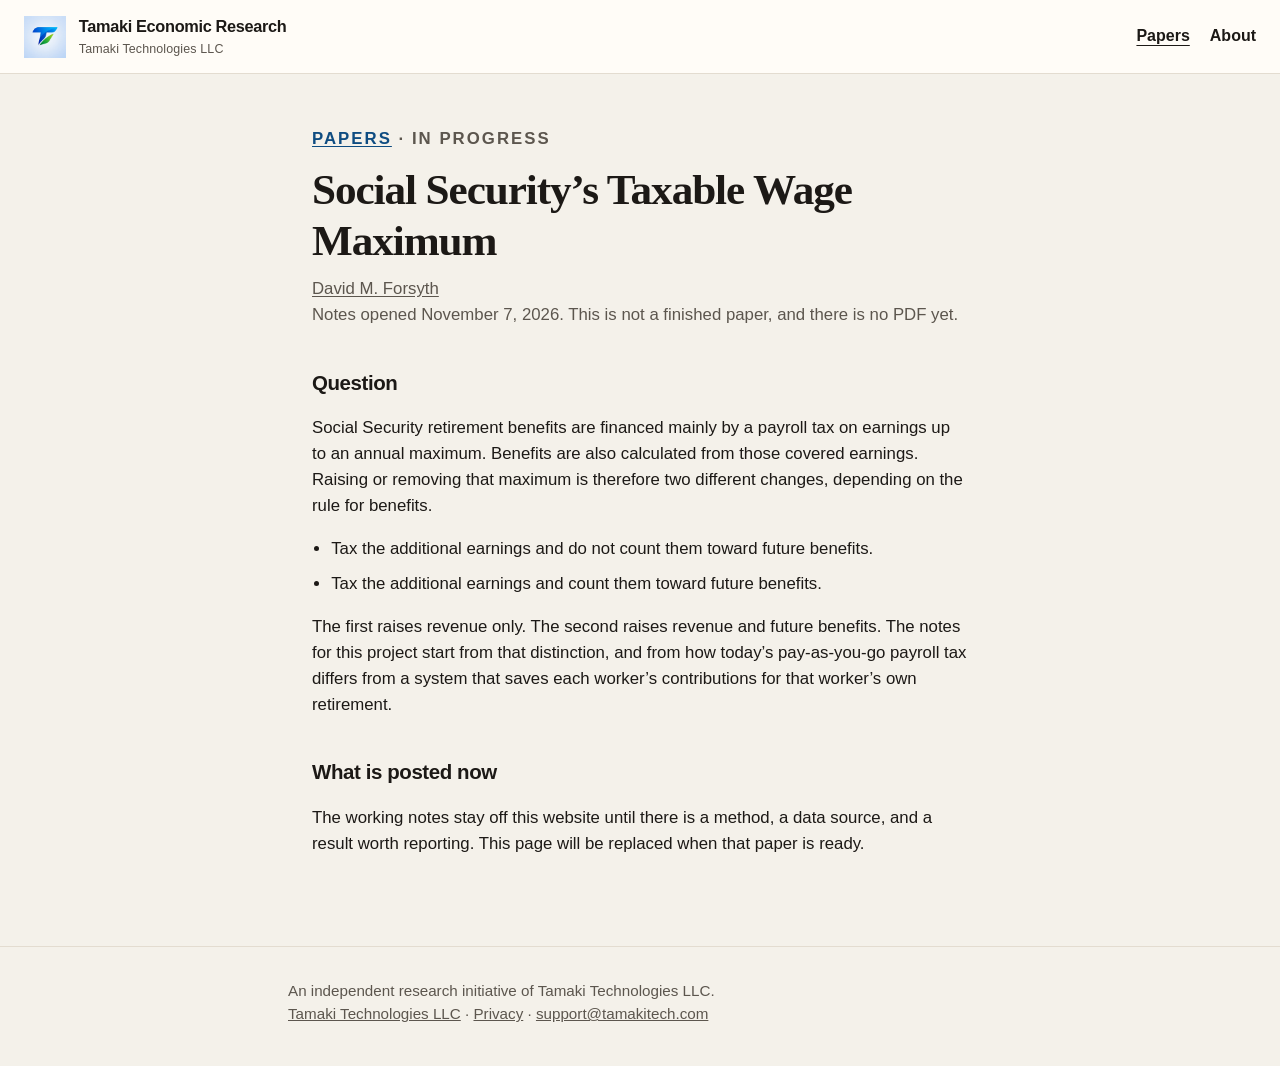
==== papers/social-security/index.html @ e0ca6811 "Add an in-progress page for the Social Security wage-base question. Co-authored-by: Cursor <cursorag" ====
<!doctype html>
<html lang="en">
  <head>
    <meta charset="utf-8" />
    <meta name="viewport" content="width=device-width, initial-scale=1" />
    <title>Social Security’s Taxable Wage Maximum — Tamaki Economic Research</title>
    <meta name="description" content="In-progress research by David M. Forsyth on raising or removing the Social Security taxable wage maximum, and whether newly taxed earnings also raise future benefits." />
    <link rel="canonical" href="https://research.tamakitech.com/papers/social-security/" />
    <link rel="icon" href="/logo/tamaki-t.png" type="image/png" />
    <link rel="stylesheet" href="/styles.css" />
  </head>
  <body>
    <a class="skip" href="#content">Skip to content</a>
    <header class="site-header">
      <a class="brand" href="/">
        <img src="/logo/tamaki-t.png" alt="" />
        <span>
          <strong>Tamaki Economic Research</strong>
          <small>Tamaki Technologies LLC</small>
        </span>
      </a>
      <nav class="site-nav" aria-label="Primary">
        <a href="/" aria-current="page">Papers</a>
        <a href="/about/">About</a>
      </nav>
    </header>
    <main class="wrap paper" id="content">
      <p class="kicker"><a href="/">Papers</a> · In progress</p>
      <h1>Social Security’s Taxable Wage Maximum</h1>
      <p class="byline"><a href="/about/">David M. Forsyth</a><br />Notes opened November 7, 2026. This is not a finished paper, and there is no PDF yet.</p>

      <h2>Question</h2>
      <p>Social Security retirement benefits are financed mainly by a payroll tax on earnings up to an annual maximum. Benefits are also calculated from those covered earnings. Raising or removing that maximum is therefore two different changes, depending on the rule for benefits.</p>
      <ul>
        <li>Tax the additional earnings and do not count them toward future benefits.</li>
        <li>Tax the additional earnings and count them toward future benefits.</li>
      </ul>
      <p>The first raises revenue only. The second raises revenue and future benefits. The notes for this project start from that distinction, and from how today’s pay-as-you-go payroll tax differs from a system that saves each worker’s contributions for that worker’s own retirement.</p>

      <h2>What is posted now</h2>
      <p>The working notes stay off this website until there is a method, a data source, and a result worth reporting. This page will be replaced when that paper is ready.</p>
    </main>
    <footer class="site-footer">
      <div class="wrap">
        <p>An independent research initiative of Tamaki Technologies LLC.</p>
        <p class="footer-links"><a href="https://tamakitech.com/">Tamaki Technologies LLC</a> · <a href="/privacy/">Privacy</a> · <a href="mailto:support@tamakitech.com">support@tamakitech.com</a></p>
      </div>
    </footer>
  </body>
</html>
---- styles.css ----
:root {
  --bg: #f4f1ea;
  --paper: #fffcf8;
  --ink: #1c1916;
  --muted: #5c564e;
  --line: #e3dcd0;
  --link: #0e4c81;
  --header: 4.5rem;
  color-scheme: light;
}

* { box-sizing: border-box; }

html { scroll-behavior: smooth; }

body {
  margin: 0;
  background: var(--bg);
  color: var(--ink);
  font-family: "Segoe UI", Helvetica, Arial, sans-serif;
  line-height: 1.55;
}

a { color: var(--link); }

img { display: block; max-width: 100%; }

.skip {
  position: absolute;
  left: 1rem;
  top: -4rem;
  background: #fff;
  color: #000;
  padding: 0.5rem 0.8rem;
  z-index: 20;
}

.skip:focus { top: 1rem; }

.site-header {
  position: sticky;
  top: 0;
  z-index: 10;
  display: flex;
  align-items: center;
  justify-content: space-between;
  gap: 1rem 2rem;
  min-height: var(--header);
  padding: 0.85rem 1.5rem;
  background: rgba(255, 252, 248, 0.94);
  border-bottom: 1px solid var(--line);
  backdrop-filter: blur(8px);
}

.brand {
  display: flex;
  align-items: center;
  gap: 0.8rem;
  color: inherit;
  text-decoration: none;
}

.brand img {
  width: 42px;
  height: 42px;
}

.brand strong {
  display: block;
  font-size: 1.02rem;
  letter-spacing: -0.02em;
  font-weight: 700;
}

.brand small {
  display: block;
  margin-top: 0.1rem;
  color: var(--muted);
  font-size: 0.78rem;
  letter-spacing: 0.01em;
}

.site-nav {
  display: flex;
  gap: 1.25rem;
}

.site-nav a {
  color: var(--ink);
  font-weight: 650;
  text-decoration: none;
}

.site-nav a:hover,
.site-nav a:focus-visible { color: var(--link); }

.site-nav a[aria-current="page"] {
  text-decoration: underline;
  text-underline-offset: 0.28rem;
}

.wrap {
  max-width: 44rem;
  margin: 0 auto;
  padding: 3.25rem 1.5rem 4.5rem;
}

.kicker {
  margin: 0 0 0.7rem;
  color: var(--muted);
  font-size: 0.78rem;
  font-weight: 700;
  letter-spacing: 0.12em;
  text-transform: uppercase;
}

h1 {
  margin: 0;
  font-family: Georgia, "Iowan Old Style", Palatino, "Palatino Linotype", serif;
  font-size: clamp(2.15rem, 5vw, 3.15rem);
  font-weight: 700;
  letter-spacing: -0.03em;
  line-height: 1.12;
}

.lede {
  margin: 1.1rem 0 0;
  max-width: 38rem;
  font-size: 1.12rem;
  color: var(--muted);
}

.papers {
  list-style: none;
  margin: 2.75rem 0 0;
  padding: 0;
}

.papers li {
  padding: 1.6rem 0;
  border-top: 1px solid var(--line);
}

.papers li:last-child { border-bottom: 1px solid var(--line); }

.paper-date {
  margin: 0 0 0.4rem;
  color: var(--muted);
  font-size: 0.92rem;
}

.papers h2,
.paper h1 {
  font-family: Georgia, "Iowan Old Style", Palatino, "Palatino Linotype", serif;
  font-weight: 700;
  letter-spacing: -0.025em;
  line-height: 1.2;
}

.papers h2 {
  margin: 0;
  font-size: clamp(1.45rem, 3vw, 1.85rem);
}

.papers h2 a {
  color: inherit;
  text-decoration: none;
}

.papers h2 a:hover,
.papers h2 a:focus-visible { color: var(--link); }

.paper-by,
.byline {
  margin: 0.55rem 0 0;
  color: var(--muted);
}

.paper-finding {
  margin: 0.7rem 0 0;
}

.read {
  display: inline-block;
  margin-top: 0.85rem;
  font-weight: 700;
}

.paper h1 {
  font-size: clamp(1.9rem, 4.4vw, 2.7rem);
}

.byline a { color: inherit; }

.actions { margin-top: 1.5rem; }

.download {
  display: inline-flex;
  align-items: center;
  min-height: 44px;
  padding: 0.55rem 1rem;
  border: 1px solid var(--ink);
  border-radius: 4px;
  color: var(--ink);
  font-weight: 700;
  text-decoration: none;
  background: var(--paper);
}

.download:hover,
.download:focus-visible { background: #fff; }

.paper h2 {
  margin: 2.4rem 0 0.45rem;
  font-size: 1.28rem;
  letter-spacing: -0.02em;
}

.paper p,
.paper li,
.page p,
.page li {
  font-size: 1.05rem;
}

.paper ul,
.page ul {
  margin: 0.4rem 0 0;
  padding-left: 1.2rem;
}

.paper li + li,
.page li + li { margin-top: 0.55rem; }

.paper a,
.page a { text-underline-offset: 0.15rem; }

.cite {
  margin: 2.4rem 0 0;
  padding-top: 1.25rem;
  border-top: 1px solid var(--line);
  color: var(--muted);
  font-size: 0.98rem;
}

.cite span {
  display: block;
  margin-top: 0.35rem;
  color: var(--ink);
}

.page h1 { margin-bottom: 1rem; }

.page h2 {
  margin: 2rem 0 0.4rem;
  font-size: 1.28rem;
  letter-spacing: -0.02em;
}

.site-footer {
  padding: 2rem 1.5rem 2.5rem;
  border-top: 1px solid var(--line);
  color: var(--muted);
  font-size: 0.95rem;
}

.site-footer .wrap {
  max-width: 44rem;
  margin: 0 auto;
  padding: 0;
}

.site-footer p { margin: 0; }

.footer-links {
  margin-top: 0.7rem;
}

.footer-links a { color: var(--muted); }

.footer-links a:hover,
.footer-links a:focus-visible { color: var(--link); }

@media (max-width: 640px) {
  .site-header {
    align-items: flex-start;
    flex-wrap: wrap;
    padding: 0.85rem 1rem;
  }

  .wrap { padding: 2.25rem 1rem 3.5rem; }
}

@media print {
  .skip,
  .site-header,
  .site-footer,
  .actions,
  .read { display: none; }

  body { background: #fff; }

  .wrap { max-width: none; padding: 0; }
}
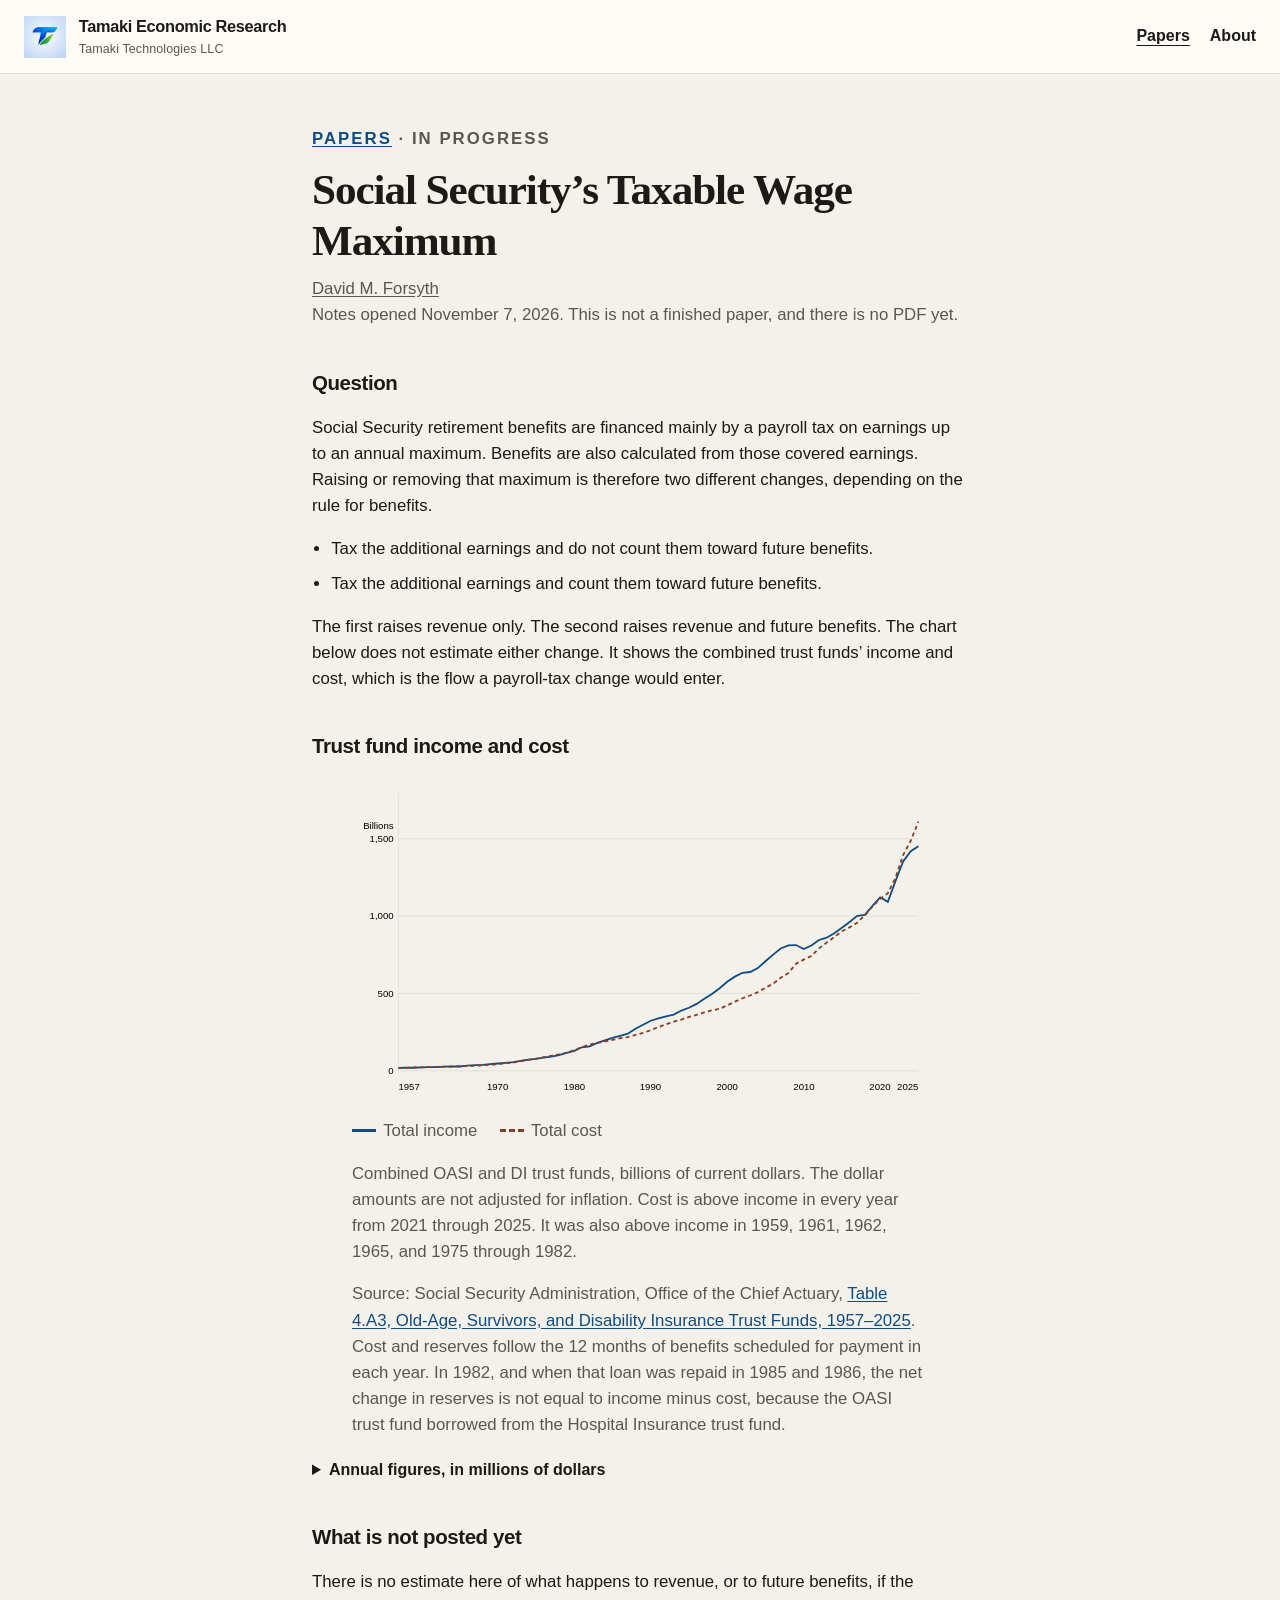
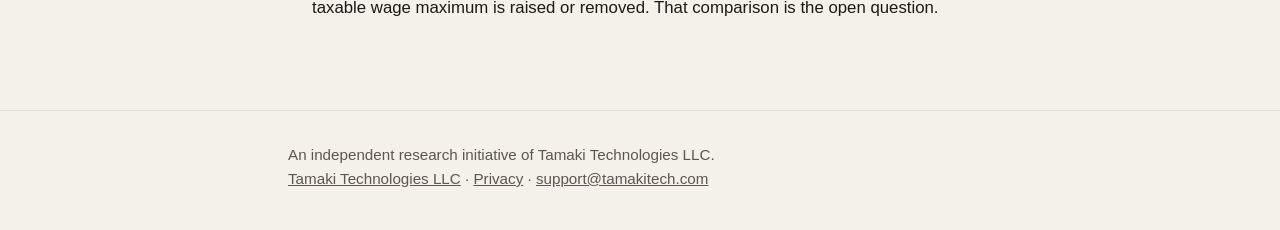
==== commit 53cc3ea2: "Chart OASDI trust fund income and cost from the SSA table. Co-authored-by: Cursor <cursoragent@curso" ====
--- a/papers/social-security/index.html
+++ b/papers/social-security/index.html
@@ -4,7 +4,7 @@
     <meta charset="utf-8" />
     <meta name="viewport" content="width=device-width, initial-scale=1" />
     <title>Social Security’s Taxable Wage Maximum — Tamaki Economic Research</title>
-    <meta name="description" content="In-progress research by David M. Forsyth on raising or removing the Social Security taxable wage maximum, and whether newly taxed earnings also raise future benefits." />
+    <meta name="description" content="In-progress research by David M. Forsyth on the Social Security taxable wage maximum, with OASDI trust fund income and cost from 1957 to 2025." />
     <link rel="canonical" href="https://research.tamakitech.com/papers/social-security/" />
     <link rel="icon" href="/logo/tamaki-t.png" type="image/png" />
     <link rel="stylesheet" href="/styles.css" />
@@ -35,10 +35,132 @@
         <li>Tax the additional earnings and do not count them toward future benefits.</li>
         <li>Tax the additional earnings and count them toward future benefits.</li>
       </ul>
-      <p>The first raises revenue only. The second raises revenue and future benefits. The notes for this project start from that distinction, and from how today’s pay-as-you-go payroll tax differs from a system that saves each worker’s contributions for that worker’s own retirement.</p>
+      <p>The first raises revenue only. The second raises revenue and future benefits. The chart below does not estimate either change. It shows the combined trust funds’ income and cost, which is the flow a payroll-tax change would enter.</p>
 
-      <h2>What is posted now</h2>
-      <p>The working notes stay off this website until there is a method, a data source, and a result worth reporting. This page will be replaced when that paper is ready.</p>
+      <h2>Trust fund income and cost</h2>
+      <figure class="chart">
+        <svg viewBox="0 0 720 400" role="img" aria-labelledby="chart-title chart-desc">
+          <title id="chart-title">OASDI trust fund income and cost, 1957 to 2025</title>
+          <desc id="chart-desc">Two lines in billions of current dollars. Income and cost rise together for most of the period. Cost is above income in 2021 through 2025, and it was also above income in several years from 1959 through 1982.</desc>
+          <line class="chart-grid" x1="58" y1="76" x2="708" y2="76" />
+          <line class="chart-grid" x1="58" y1="172.7" x2="708" y2="172.7" />
+          <line class="chart-grid" x1="58" y1="269.3" x2="708" y2="269.3" />
+          <line class="chart-axis" x1="58" y1="366" x2="708" y2="366" />
+          <line class="chart-axis" x1="58" y1="18" x2="58" y2="366" />
+          <text x="52" y="64" text-anchor="end" font-size="12">Billions</text>
+          <text x="52" y="80" text-anchor="end" font-size="12">1,500</text>
+          <text x="52" y="176.7" text-anchor="end" font-size="12">1,000</text>
+          <text x="52" y="273.3" text-anchor="end" font-size="12">500</text>
+          <text x="52" y="370" text-anchor="end" font-size="12">0</text>
+          <text x="58" y="390" font-size="12">1957</text>
+          <text x="182" y="390" text-anchor="middle" font-size="12">1970</text>
+          <text x="278" y="390" text-anchor="middle" font-size="12">1980</text>
+          <text x="373" y="390" text-anchor="middle" font-size="12">1990</text>
+          <text x="469" y="390" text-anchor="middle" font-size="12">2000</text>
+          <text x="565" y="390" text-anchor="middle" font-size="12">2010</text>
+          <text x="660" y="390" text-anchor="middle" font-size="12">2020</text>
+          <text x="708" y="390" text-anchor="end" font-size="12">2025</text>
+          <polyline class="chart-income" points="58.0,362.4 67.6,362.2 77.1,362.2 86.7,361.6 96.2,361.5 105.8,361.4 115.4,360.9 124.9,360.6 134.5,360.6 144.0,359.5 153.6,358.9 163.1,358.5 172.7,357.6 182.3,356.9 191.8,356.1 201.4,355.2 210.9,353.5 220.5,352.1 230.1,351.0 239.6,349.6 249.2,348.2 258.7,346.3 268.3,343.7 277.9,341.0 287.4,336.6 297.0,335.6 306.5,331.1 316.1,328.1 325.6,324.9 335.2,322.3 344.8,319.6 354.3,313.4 363.9,308.4 373.4,303.4 383.0,300.6 392.6,298.1 402.1,295.7 411.7,290.7 421.2,287.2 430.8,282.4 440.4,276.0 449.9,270.0 459.5,262.8 469.0,254.7 478.6,248.3 488.1,243.5 497.7,242.5 507.3,237.6 516.8,229.1 526.4,220.8 535.9,213.1 545.5,209.2 555.1,208.8 564.6,213.8 574.2,209.3 583.7,202.5 593.3,199.6 602.9,194.0 612.4,187.1 622.0,180.0 631.5,172.4 641.1,171.1 650.6,159.9 660.2,149.1 669.8,154.8 679.3,129.1 688.9,104.4 698.4,91.5 708.0,85.4" />
+          <polyline class="chart-cost" points="58.0,362.5 67.6,362.3 77.1,361.9 86.7,361.7 96.2,361.4 105.8,361.1 115.4,360.9 124.9,360.7 134.5,360.3 144.0,360.0 153.6,359.7 163.1,359.0 172.7,358.6 182.3,357.6 191.8,356.6 201.4,355.7 210.9,353.8 220.5,352.4 230.1,350.7 239.6,349.0 249.2,347.2 258.7,345.5 268.3,343.4 277.9,340.3 287.4,336.3 297.0,333.2 306.5,331.1 316.1,329.3 325.6,327.4 335.2,325.3 344.8,323.8 354.3,321.2 363.9,318.6 373.4,315.3 383.0,311.3 392.6,307.9 402.1,304.6 411.7,301.9 421.2,298.7 430.8,296.0 440.4,293.0 449.9,290.5 459.5,288.5 469.0,284.2 478.6,279.6 488.1,275.3 497.7,271.9 507.3,267.6 516.8,262.1 526.4,257.2 535.9,249.7 545.5,243.8 555.1,232.2 564.6,227.0 574.2,222.5 583.7,213.0 593.3,205.8 602.9,198.8 612.4,191.6 622.0,186.7 631.5,180.9 641.1,171.7 650.6,160.4 660.2,151.2 669.8,144.0 679.3,124.9 688.9,96.4 698.4,78.6 708.0,54.6" />
+        </svg>
+        <p class="legend">
+          <span><i class="swatch"></i> Total income</span>
+          <span><i class="swatch cost"></i> Total cost</span>
+        </p>
+        <figcaption>
+          <p>Combined OASI and DI trust funds, billions of current dollars. The dollar amounts are not adjusted for inflation. Cost is above income in every year from 2021 through 2025. It was also above income in 1959, 1961, 1962, 1965, and 1975 through 1982.</p>
+          <p class="source">Source: Social Security Administration, Office of the Chief Actuary, <a href="https://www.ssa.gov/oact/STATS/table4a3.html#cost">Table 4.A3, Old-Age, Survivors, and Disability Insurance Trust Funds, 1957–2025</a>. Cost and reserves follow the 12 months of benefits scheduled for payment in each year. In 1982, and when that loan was repaid in 1985 and 1986, the net change in reserves is not equal to income minus cost, because the OASI trust fund borrowed from the Hospital Insurance trust fund.</p>
+        </figcaption>
+      </figure>
+
+      <details class="figures">
+        <summary>Annual figures, in millions of dollars</summary>
+        <table class="series">
+          <thead>
+            <tr>
+              <th scope="col">Year</th>
+              <th scope="col">Total income</th>
+              <th scope="col">Total cost</th>
+              <th scope="col">Net change</th>
+              <th scope="col">Reserves at year end</th>
+            </tr>
+          </thead>
+          <tbody>
+<tr><th scope="row">1957</th><td>8,090</td><td>7,567</td><td>523</td><td>23,042</td></tr>
+<tr><th scope="row">1958</th><td>9,108</td><td>8,907</td><td>201</td><td>23,243</td></tr>
+<tr><th scope="row">1959</th><td>9,516</td><td>10,793</td><td>-1,277</td><td>21,966</td></tr>
+<tr><th scope="row">1960</th><td>12,445</td><td>11,798</td><td>647</td><td>22,613</td></tr>
+<tr><th scope="row">1961</th><td>12,937</td><td>13,388</td><td>-451</td><td>22,162</td></tr>
+<tr><th scope="row">1962</th><td>13,699</td><td>15,156</td><td>-1,457</td><td>20,705</td></tr>
+<tr><th scope="row">1963</th><td>16,227</td><td>16,217</td><td>10</td><td>20,715</td></tr>
+<tr><th scope="row">1964</th><td>17,476</td><td>17,020</td><td>456</td><td>21,172</td></tr>
+<tr><th scope="row">1965</th><td>17,857</td><td>19,187</td><td>-1,331</td><td>19,841</td></tr>
+<tr><th scope="row">1966</th><td>23,381</td><td>20,913</td><td>2,467</td><td>22,308</td></tr>
+<tr><th scope="row">1967</th><td>26,413</td><td>22,471</td><td>3,942</td><td>26,250</td></tr>
+<tr><th scope="row">1968</th><td>28,493</td><td>26,015</td><td>2,479</td><td>28,729</td></tr>
+<tr><th scope="row">1969</th><td>33,346</td><td>27,892</td><td>5,453</td><td>34,182</td></tr>
+<tr><th scope="row">1970</th><td>36,993</td><td>33,108</td><td>3,886</td><td>38,068</td></tr>
+<tr><th scope="row">1971</th><td>40,908</td><td>38,542</td><td>2,366</td><td>40,434</td></tr>
+<tr><th scope="row">1972</th><td>45,622</td><td>43,281</td><td>2,341</td><td>42,775</td></tr>
+<tr><th scope="row">1973</th><td>54,787</td><td>53,148</td><td>1,639</td><td>44,414</td></tr>
+<tr><th scope="row">1974</th><td>62,066</td><td>60,593</td><td>1,472</td><td>45,886</td></tr>
+<tr><th scope="row">1975</th><td>67,640</td><td>69,184</td><td>-1,544</td><td>44,342</td></tr>
+<tr><th scope="row">1976</th><td>75,034</td><td>78,242</td><td>-3,209</td><td>41,133</td></tr>
+<tr><th scope="row">1977</th><td>81,982</td><td>87,254</td><td>-5,272</td><td>35,861</td></tr>
+<tr><th scope="row">1978</th><td>91,903</td><td>96,018</td><td>-4,115</td><td>31,746</td></tr>
+<tr><th scope="row">1979</th><td>105,864</td><td>107,320</td><td>-1,456</td><td>30,291</td></tr>
+<tr><th scope="row">1980</th><td>119,712</td><td>123,550</td><td>-3,838</td><td>26,453</td></tr>
+<tr><th scope="row">1981</th><td>142,438</td><td>144,352</td><td>-1,914</td><td>24,539</td></tr>
+<tr><th scope="row">1982</th><td>147,913</td><td>160,111</td><td>239</td><td>24,778</td></tr>
+<tr><th scope="row">1983</th><td>171,266</td><td>171,177</td><td>89</td><td>24,867</td></tr>
+<tr><th scope="row">1984</th><td>186,637</td><td>180,429</td><td>6,208</td><td>31,075</td></tr>
+<tr><th scope="row">1985</th><td>203,540</td><td>190,628</td><td>11,088</td><td>42,163</td></tr>
+<tr><th scope="row">1986</th><td>216,833</td><td>201,522</td><td>4,698</td><td>46,861</td></tr>
+<tr><th scope="row">1987</th><td>231,039</td><td>209,093</td><td>21,946</td><td>68,807</td></tr>
+<tr><th scope="row">1988</th><td>263,469</td><td>222,514</td><td>40,955</td><td>109,762</td></tr>
+<tr><th scope="row">1989</th><td>289,448</td><td>236,242</td><td>53,206</td><td>162,968</td></tr>
+<tr><th scope="row">1990</th><td>315,443</td><td>253,135</td><td>62,309</td><td>225,277</td></tr>
+<tr><th scope="row">1991</th><td>329,676</td><td>274,205</td><td>55,471</td><td>280,747</td></tr>
+<tr><th scope="row">1992</th><td>342,591</td><td>291,865</td><td>50,726</td><td>331,473</td></tr>
+<tr><th scope="row">1993</th><td>355,578</td><td>308,766</td><td>46,812</td><td>378,285</td></tr>
+<tr><th scope="row">1994</th><td>381,111</td><td>323,011</td><td>58,100</td><td>436,385</td></tr>
+<tr><th scope="row">1995</th><td>399,497</td><td>339,815</td><td>59,683</td><td>496,068</td></tr>
+<tr><th scope="row">1996</th><td>424,451</td><td>353,569</td><td>70,883</td><td>566,950</td></tr>
+<tr><th scope="row">1997</th><td>457,668</td><td>369,108</td><td>88,560</td><td>655,510</td></tr>
+<tr><th scope="row">1998</th><td>489,204</td><td>382,255</td><td>106,950</td><td>762,460</td></tr>
+<tr><th scope="row">1999</th><td>526,582</td><td>392,908</td><td>133,673</td><td>896,133</td></tr>
+<tr><th scope="row">2000</th><td>568,433</td><td>415,121</td><td>153,312</td><td>1,049,445</td></tr>
+<tr><th scope="row">2001</th><td>602,003</td><td>438,916</td><td>163,088</td><td>1,212,533</td></tr>
+<tr><th scope="row">2002</th><td>627,085</td><td>461,653</td><td>165,432</td><td>1,377,965</td></tr>
+<tr><th scope="row">2003</th><td>631,886</td><td>479,086</td><td>152,799</td><td>1,530,764</td></tr>
+<tr><th scope="row">2004</th><td>657,718</td><td>501,643</td><td>156,075</td><td>1,686,839</td></tr>
+<tr><th scope="row">2005</th><td>701,758</td><td>529,938</td><td>171,821</td><td>1,858,660</td></tr>
+<tr><th scope="row">2006</th><td>744,873</td><td>555,421</td><td>189,452</td><td>2,048,112</td></tr>
+<tr><th scope="row">2007</th><td>784,889</td><td>594,501</td><td>190,388</td><td>2,238,500</td></tr>
+<tr><th scope="row">2008</th><td>805,302</td><td>625,143</td><td>180,159</td><td>2,418,658</td></tr>
+<tr><th scope="row">2009</th><td>807,490</td><td>685,801</td><td>121,689</td><td>2,540,348</td></tr>
+<tr><th scope="row">2010</th><td>781,128</td><td>712,526</td><td>68,602</td><td>2,608,950</td></tr>
+<tr><th scope="row">2011</th><td>805,057</td><td>736,083</td><td>68,975</td><td>2,677,925</td></tr>
+<tr><th scope="row">2012</th><td>840,190</td><td>785,781</td><td>54,409</td><td>2,732,334</td></tr>
+<tr><th scope="row">2013</th><td>855,021</td><td>822,925</td><td>32,096</td><td>2,764,431</td></tr>
+<tr><th scope="row">2014</th><td>884,276</td><td>859,230</td><td>25,046</td><td>2,789,476</td></tr>
+<tr><th scope="row">2015</th><td>920,157</td><td>897,123</td><td>23,034</td><td>2,812,510</td></tr>
+<tr><th scope="row">2016</th><td>957,453</td><td>922,276</td><td>35,177</td><td>2,847,687</td></tr>
+<tr><th scope="row">2017</th><td>996,581</td><td>952,478</td><td>44,103</td><td>2,891,789</td></tr>
+<tr><th scope="row">2018</th><td>1,003,373</td><td>1,000,233</td><td>3,140</td><td>2,894,929</td></tr>
+<tr><th scope="row">2019</th><td>1,061,775</td><td>1,059,299</td><td>2,476</td><td>2,897,405</td></tr>
+<tr><th scope="row">2020</th><td>1,118,096</td><td>1,107,214</td><td>10,881</td><td>2,908,286</td></tr>
+<tr><th scope="row">2021</th><td>1,088,326</td><td>1,144,582</td><td>-56,256</td><td>2,852,030</td></tr>
+<tr><th scope="row">2022</th><td>1,221,782</td><td>1,243,925</td><td>-22,143</td><td>2,829,887</td></tr>
+<tr><th scope="row">2023</th><td>1,350,686</td><td>1,392,110</td><td>-41,424</td><td>2,788,463</td></tr>
+<tr><th scope="row">2024</th><td>1,417,757</td><td>1,484,753</td><td>-66,997</td><td>2,721,466</td></tr>
+<tr><th scope="row">2025</th><td>1,449,306</td><td>1,609,466</td><td>-160,160</td><td>2,561,306</td></tr>
+          </tbody>
+        </table>
+      </details>
+
+      <h2>What is not posted yet</h2>
+      <p>There is no estimate here of what happens to revenue, or to future benefits, if the taxable wage maximum is raised or removed. That comparison is the open question.</p>
     </main>
     <footer class="site-footer">
       <div class="wrap">
--- a/styles.css
+++ b/styles.css
@@ -281,6 +281,70 @@
 .footer-links a:hover,
 .footer-links a:focus-visible { color: var(--link); }
 
+.chart svg {
+  width: 100%;
+  height: auto;
+  color: var(--ink);
+}
+
+.chart-axis { stroke: var(--line); stroke-width: 1; }
+.chart-grid { stroke: var(--line); stroke-width: 1; }
+.chart-income { fill: none; stroke: #0e4c81; stroke-width: 2.25; }
+.chart-cost { fill: none; stroke: #8a3d22; stroke-width: 2.25; stroke-dasharray: 5 4; }
+
+.legend {
+  display: flex;
+  flex-wrap: wrap;
+  gap: 0.4rem 1.4rem;
+  margin: 0.75rem 0 0;
+  font-size: 0.95rem;
+}
+
+.legend span { display: inline-flex; align-items: center; gap: 0.45rem; }
+
+.swatch {
+  width: 1.5rem;
+  border-top: 3px solid #0e4c81;
+}
+
+.swatch.cost {
+  border-top-color: #8a3d22;
+  border-top-style: dashed;
+}
+
+.source, .chart p { color: var(--muted); }
+
+.figures { margin-top: 1.25rem; }
+
+.figures summary {
+  font-weight: 700;
+  cursor: pointer;
+}
+
+.series {
+  width: 100%;
+  margin-top: 0.8rem;
+  border-collapse: collapse;
+  font-variant-numeric: tabular-nums;
+  font-size: 0.92rem;
+}
+
+.series th,
+.series td {
+  padding: 0.28rem 0.45rem;
+  border-bottom: 1px solid var(--line);
+  text-align: right;
+}
+
+.series thead th {
+  color: var(--muted);
+  font-size: 0.78rem;
+  font-weight: 700;
+}
+
+.series th[scope="row"],
+.series thead th:first-child { text-align: left; }
+
 @media (max-width: 640px) {
   .site-header {
     align-items: flex-start;
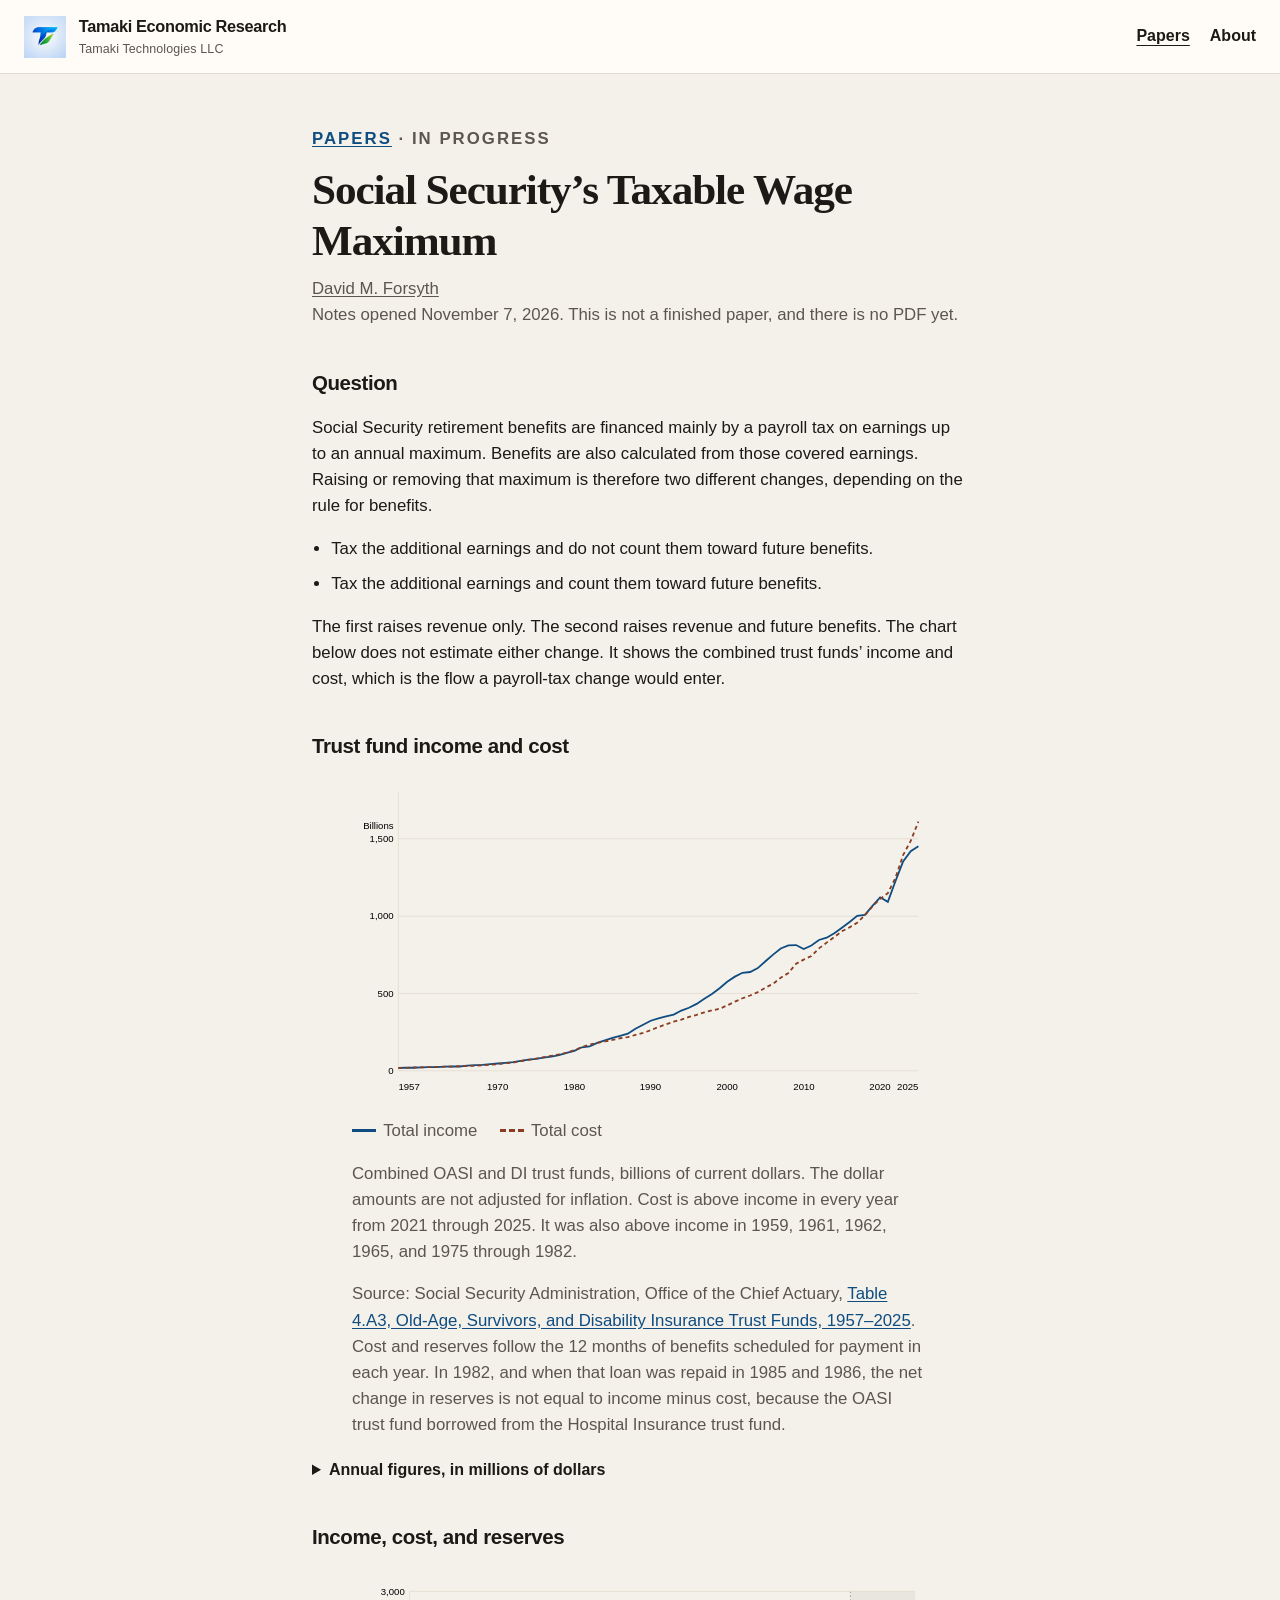
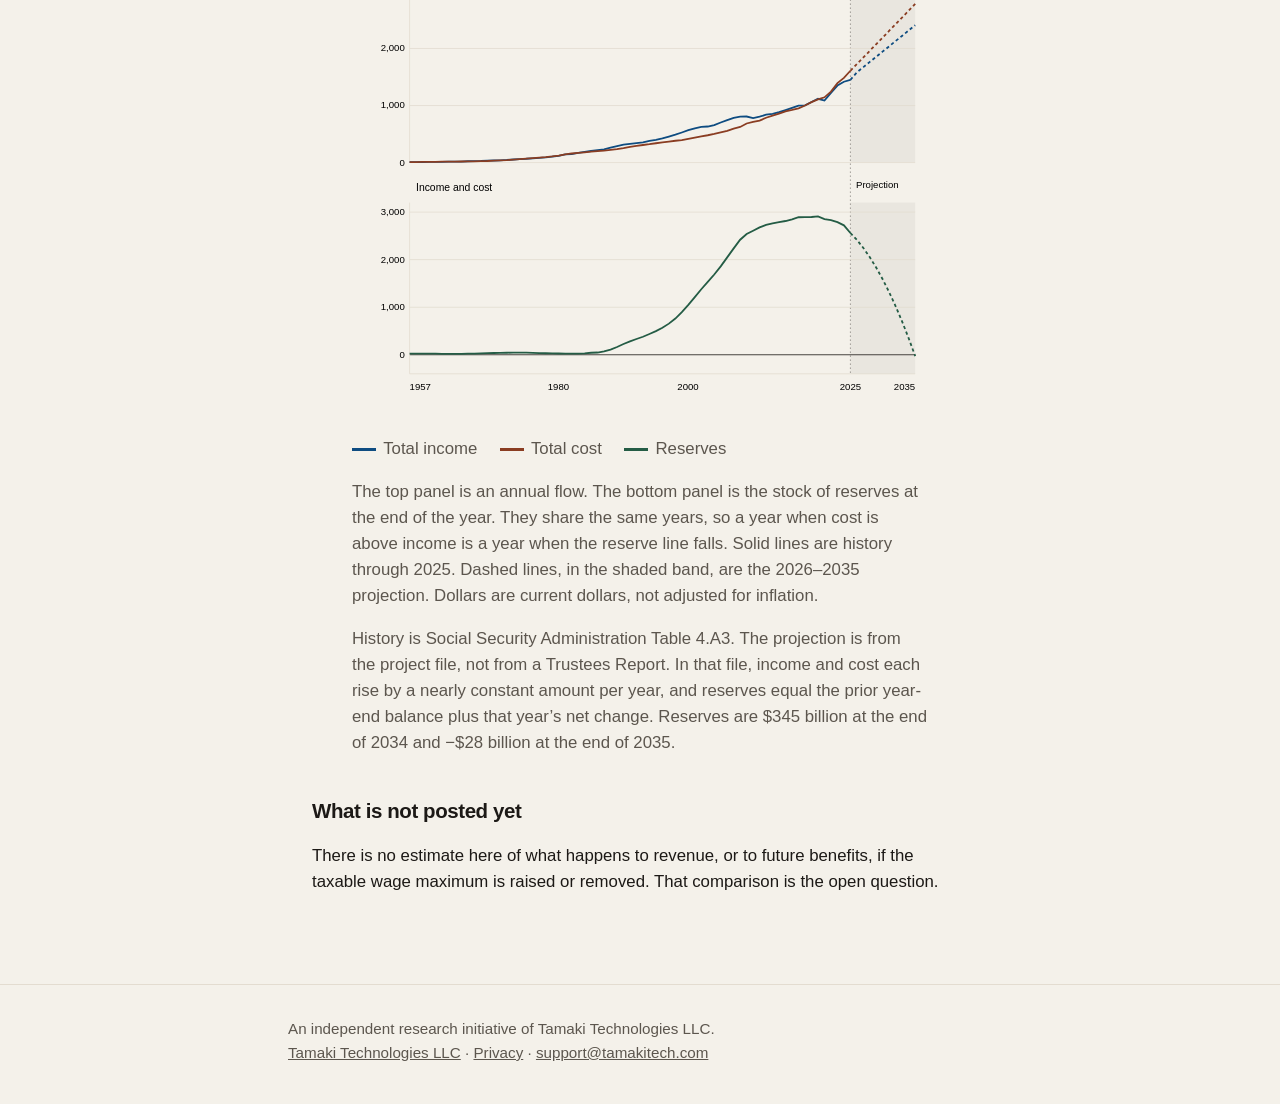
==== commit 29dec6f9: "Add a projection chart that shows reserves apart from annual income and cost. Co-authored-by: Cursor" ====
--- a/papers/social-security/index.html
+++ b/papers/social-security/index.html
@@ -155,9 +155,72 @@
 <tr><th scope="row">2023</th><td>1,350,686</td><td>1,392,110</td><td>-41,424</td><td>2,788,463</td></tr>
 <tr><th scope="row">2024</th><td>1,417,757</td><td>1,484,753</td><td>-66,997</td><td>2,721,466</td></tr>
 <tr><th scope="row">2025</th><td>1,449,306</td><td>1,609,466</td><td>-160,160</td><td>2,561,306</td></tr>
+<tr class="proj-label"><th scope="row" colspan="5">Projection, 2026–2035. Not historical, and not a Trustees Report projection.</th></tr>
+<tr><th scope="row">2026</th><td>1,580,952</td><td>1,726,146</td><td>-145,195</td><td>2,416,111</td></tr>
+<tr><th scope="row">2027</th><td>1,672,745</td><td>1,843,206</td><td>-170,461</td><td>2,245,650</td></tr>
+<tr><th scope="row">2028</th><td>1,764,539</td><td>1,960,265</td><td>-195,727</td><td>2,049,923</td></tr>
+<tr><th scope="row">2029</th><td>1,856,332</td><td>2,077,325</td><td>-220,993</td><td>1,828,930</td></tr>
+<tr><th scope="row">2030</th><td>1,948,126</td><td>2,194,384</td><td>-246,259</td><td>1,582,671</td></tr>
+<tr><th scope="row">2031</th><td>2,039,919</td><td>2,311,444</td><td>-271,526</td><td>1,311,145</td></tr>
+<tr><th scope="row">2032</th><td>2,131,713</td><td>2,428,504</td><td>-296,792</td><td>1,014,353</td></tr>
+<tr><th scope="row">2033</th><td>2,223,506</td><td>2,545,563</td><td>-322,058</td><td>692,295</td></tr>
+<tr><th scope="row">2034</th><td>2,315,300</td><td>2,662,623</td><td>-347,324</td><td>344,971</td></tr>
+<tr><th scope="row">2035</th><td>2,407,093</td><td>2,779,682</td><td>-372,590</td><td>-27,619</td></tr>
           </tbody>
         </table>
       </details>
+
+      <h2>Income, cost, and reserves</h2>
+      <figure class="chart">
+        <svg viewBox="0 0 720 560" role="img" aria-labelledby="proj-title proj-desc">
+          <title id="proj-title">OASDI income, cost, and reserves, 1957 to 2035</title>
+          <desc id="proj-desc">Two panels share the years 1957 to 2035. The top panel is annual income and cost. The bottom panel is reserves at the end of the year. Solid lines run through 2025. Dashed lines are a projection from 2026 to 2035. In that projection, reserves fall below zero at the end of 2035.</desc>
+          <rect class="flow-shade" x="623" y="28" width="81" height="214" />
+          <rect class="flow-shade" x="623" y="292" width="81" height="214" />
+          <line class="flow-rule" x1="623" y1="28" x2="623" y2="506" />
+          <line class="chart-grid" x1="72" y1="28" x2="704" y2="28" />
+          <line class="chart-grid" x1="72" y1="99.3" x2="704" y2="99.3" />
+          <line class="chart-grid" x1="72" y1="170.7" x2="704" y2="170.7" />
+          <line class="chart-axis" x1="72" y1="242" x2="704" y2="242" />
+          <line class="chart-axis" x1="72" y1="28" x2="72" y2="242" />
+          <text x="66" y="32" text-anchor="end" font-size="12">3,000</text>
+          <text x="66" y="103" text-anchor="end" font-size="12">2,000</text>
+          <text x="66" y="174" text-anchor="end" font-size="12">1,000</text>
+          <text x="66" y="246" text-anchor="end" font-size="12">0</text>
+          <text x="80" y="278" font-size="13">Income and cost</text>
+          <line class="chart-grid" x1="72" y1="303.9" x2="704" y2="303.9" />
+          <line class="chart-grid" x1="72" y1="363.3" x2="704" y2="363.3" />
+          <line class="chart-grid" x1="72" y1="422.8" x2="704" y2="422.8" />
+          <line class="flow-zero" x1="72" y1="482.2" x2="704" y2="482.2" />
+          <line class="chart-axis" x1="72" y1="506" x2="704" y2="506" />
+          <line class="chart-axis" x1="72" y1="292" x2="72" y2="506" />
+          <text x="66" y="307" text-anchor="end" font-size="12">3,000</text>
+          <text x="66" y="367" text-anchor="end" font-size="12">2,000</text>
+          <text x="66" y="426" text-anchor="end" font-size="12">1,000</text>
+          <text x="66" y="486" text-anchor="end" font-size="12">0</text>
+          <text x="72" y="526" font-size="12">1957</text>
+          <text x="258" y="526" text-anchor="middle" font-size="12">1980</text>
+          <text x="420" y="526" text-anchor="middle" font-size="12">2000</text>
+          <text x="623" y="526" text-anchor="middle" font-size="12">2025</text>
+          <text x="704" y="526" text-anchor="end" font-size="12">2035</text>
+          <text x="630" y="274" font-size="12">Projection</text>
+          <polyline class="flow-income" points="72.0,241.4 80.1,241.4 88.2,241.3 96.3,241.1 104.4,241.1 112.5,241.0 120.6,240.8 128.7,240.8 136.8,240.7 144.9,240.3 153.0,240.1 161.1,240.0 169.2,239.6 177.3,239.4 185.4,239.1 193.5,238.7 201.6,238.1 209.7,237.6 217.8,237.2 225.9,236.6 234.1,236.2 242.2,235.4 250.3,234.4 258.4,233.5 266.5,231.8 274.6,231.4 282.7,229.8 290.8,228.7 298.9,227.5 307.0,226.5 315.1,225.5 323.2,223.2 331.3,221.4 339.4,219.5 347.5,218.5 355.6,217.6 363.7,216.6 371.8,214.8 379.9,213.5 388.0,211.7 396.1,209.4 404.2,207.1 412.3,204.4 420.4,201.5 428.5,199.1 436.6,197.3 444.7,196.9 452.8,195.1 460.9,191.9 469.0,188.9 477.1,186.0 485.2,184.6 493.3,184.4 501.4,186.3 509.5,184.6 517.6,182.1 525.7,181.0 533.8,178.9 541.9,176.4 550.1,173.7 558.2,170.9 566.3,170.4 574.4,166.3 582.5,162.2 590.6,164.4 598.7,154.8 606.8,145.7 614.9,140.9 623.0,138.6" />
+          <polyline class="flow-cost" points="72.0,241.5 80.1,241.4 88.2,241.2 96.3,241.2 104.4,241.0 112.5,240.9 120.6,240.8 128.7,240.8 136.8,240.6 144.9,240.5 153.0,240.4 161.1,240.1 169.2,240.0 177.3,239.6 185.4,239.3 193.5,238.9 201.6,238.2 209.7,237.7 217.8,237.1 225.9,236.4 234.1,235.8 242.2,235.2 250.3,234.3 258.4,233.2 266.5,231.7 274.6,230.6 282.7,229.8 290.8,229.1 298.9,228.4 307.0,227.6 315.1,227.1 323.2,226.1 331.3,225.1 339.4,223.9 347.5,222.4 355.6,221.2 363.7,220.0 371.8,219.0 379.9,217.8 388.0,216.8 396.1,215.7 404.2,214.7 412.3,214.0 420.4,212.4 428.5,210.7 436.6,209.1 444.7,207.8 452.8,206.2 460.9,204.2 469.0,202.4 477.1,199.6 485.2,197.4 493.3,193.1 501.4,191.2 509.5,189.5 517.6,185.9 525.7,183.3 533.8,180.7 541.9,178.0 550.1,176.2 558.2,174.1 566.3,170.7 574.4,166.4 582.5,163.0 590.6,160.4 598.7,153.3 606.8,142.7 614.9,136.1 623.0,127.2" />
+          <polyline class="flow-reserve" points="72.0,480.9 80.1,480.8 88.2,480.9 96.3,480.9 104.4,480.9 112.5,481.0 120.6,481.0 128.7,481.0 136.8,481.0 144.9,480.9 153.0,480.7 161.1,480.5 169.2,480.2 177.3,480.0 185.4,479.8 193.5,479.7 201.6,479.6 209.7,479.5 217.8,479.6 225.9,479.8 234.1,480.1 242.2,480.3 250.3,480.4 258.4,480.6 266.5,480.8 274.6,480.7 282.7,480.7 290.8,480.4 298.9,479.7 307.0,479.4 315.1,478.1 323.2,475.7 331.3,472.5 339.4,468.8 347.5,465.5 355.6,462.5 363.7,459.7 371.8,456.3 379.9,452.7 388.0,448.5 396.1,443.3 404.2,436.9 412.3,429.0 420.4,419.8 428.5,410.1 436.6,400.3 444.7,391.2 452.8,381.9 460.9,371.7 469.0,360.5 477.1,349.2 485.2,338.4 493.3,331.2 501.4,327.1 509.5,323.0 517.6,319.8 525.7,317.9 533.8,316.4 541.9,315.0 550.1,312.9 558.2,310.3 566.3,310.1 574.4,310.0 582.5,309.3 590.6,312.7 598.7,314.0 606.8,316.5 614.9,320.4 623.0,330.0" />
+          <polyline class="flow-income flow-proj" points="623.0,138.6 631.1,129.2 639.2,122.7 647.3,116.1 655.4,109.6 663.5,103.0 671.6,96.5 679.7,89.9 687.8,83.4 695.9,76.8 704.0,70.3" />
+          <polyline class="flow-cost flow-proj" points="623.0,127.2 631.1,118.9 639.2,110.5 647.3,102.2 655.4,93.8 663.5,85.5 671.6,77.1 679.7,68.8 687.8,60.4 695.9,52.1 704.0,43.7" />
+          <polyline class="flow-reserve flow-proj" points="623.0,330.0 631.1,338.6 639.2,348.7 647.3,360.4 655.4,373.5 663.5,388.1 671.6,404.3 679.7,421.9 687.8,441.1 695.9,461.7 704.0,483.9" />
+        </svg>
+        <p class="legend">
+          <span><i class="swatch"></i> Total income</span>
+          <span><i class="swatch cost-solid"></i> Total cost</span>
+          <span><i class="swatch reserve"></i> Reserves</span>
+        </p>
+        <figcaption>
+          <p>The top panel is an annual flow. The bottom panel is the stock of reserves at the end of the year. They share the same years, so a year when cost is above income is a year when the reserve line falls. Solid lines are history through 2025. Dashed lines, in the shaded band, are the 2026–2035 projection. Dollars are current dollars, not adjusted for inflation.</p>
+          <p>History is Social Security Administration Table 4.A3. The projection is from the project file, not from a Trustees Report. In that file, income and cost each rise by a nearly constant amount per year, and reserves equal the prior year-end balance plus that year’s net change. Reserves are $345 billion at the end of 2034 and −$28 billion at the end of 2035.</p>
+        </figcaption>
+      </figure>
 
       <h2>What is not posted yet</h2>
       <p>There is no estimate here of what happens to revenue, or to future benefits, if the taxable wage maximum is raised or removed. That comparison is the open question.</p>
--- a/styles.css
+++ b/styles.css
@@ -291,6 +291,13 @@
 .chart-grid { stroke: var(--line); stroke-width: 1; }
 .chart-income { fill: none; stroke: #0e4c81; stroke-width: 2.25; }
 .chart-cost { fill: none; stroke: #8a3d22; stroke-width: 2.25; stroke-dasharray: 5 4; }
+.flow-income { fill: none; stroke: #0e4c81; stroke-width: 2.25; }
+.flow-cost { fill: none; stroke: #8a3d22; stroke-width: 2.25; }
+.flow-reserve { fill: none; stroke: #245c45; stroke-width: 2.25; }
+.flow-proj { stroke-dasharray: 4 3.5; }
+.flow-shade { fill: rgba(28, 25, 22, 0.05); }
+.flow-rule { stroke: rgba(28, 25, 22, 0.45); stroke-width: 1; stroke-dasharray: 2 3; }
+.flow-zero { stroke: var(--ink); stroke-width: 1; }
 
 .legend {
   display: flex;
@@ -312,6 +319,19 @@
   border-top-style: dashed;
 }
 
+.swatch.cost-solid {
+  border-top-color: #8a3d22;
+  border-top-style: solid;
+}
+
+.swatch.reserve { border-top-color: #245c45; }
+
+.series tr.proj-label th {
+  text-align: left;
+  color: var(--muted);
+  font-weight: 700;
+}
+
 .source, .chart p { color: var(--muted); }
 
 .figures { margin-top: 1.25rem; }
